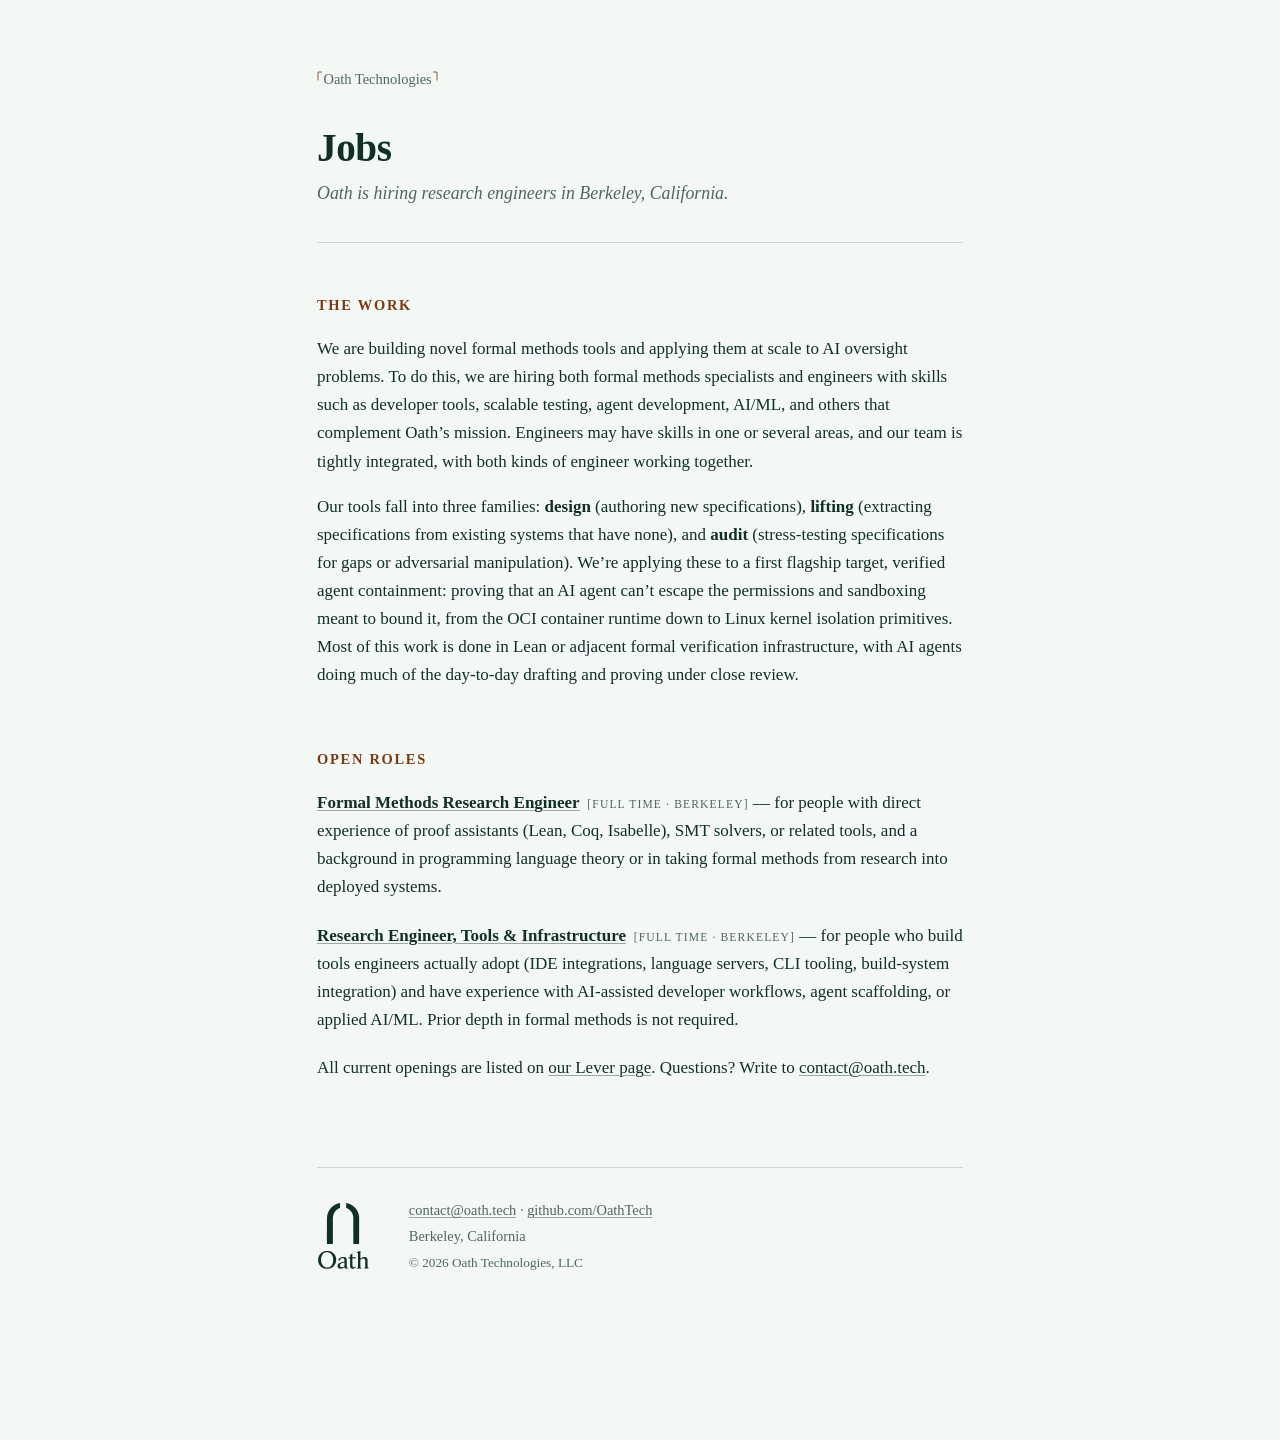
==== jobs/index.html @ 78afbb95 "Add jobs page and Hiring section Co-Authored-By: Claude Fable 5.1 <noreply@anthropic.com> Claude-Ses" ====
<!doctype html>
<html lang="en">
<head>
<meta charset="utf-8">
<meta name="viewport" content="width=device-width, initial-scale=1">
<meta name="color-scheme" content="light">
<meta name="theme-color" content="#f4f8f5">
<title>Jobs — Oath Technologies</title>
<meta name="description" content="Oath Technologies is hiring research engineers in Berkeley, California.">
<meta property="og:title" content="Jobs at Oath Technologies">
<meta property="og:description" content="Oath Technologies is hiring research engineers in Berkeley, California.">
<meta property="og:url" content="https://oath.tech/jobs/">
<meta property="og:type" content="website">
<meta property="og:image" content="https://oath.tech/og.png">
<meta property="og:image:width" content="1200">
<meta property="og:image:height" content="630">
<meta name="twitter:card" content="summary_large_image">
<meta property="og:site_name" content="Oath Technologies">
<meta property="og:image:alt" content="Oath Technologies">
<meta name="twitter:title" content="Jobs at Oath Technologies">
<meta name="twitter:description" content="Oath Technologies is hiring research engineers in Berkeley, California.">
<meta name="twitter:image" content="https://oath.tech/og.png">
<link rel="icon" type="image/svg+xml" href="../favicon.svg">
<style>
  :root {
    --ink: #102f28;
    --muted: #4f6660;
    --rule: #c9d6d0;
    --accent: #7a3a14;
    --bg: #f4f8f5;
  }

  html { font-size: 17px; }

  body {
    font-family: "Iowan Old Style", "Palatino Linotype", Palatino, "Sitka Text",
                 Charter, "Bitstream Charter", Cambria, Georgia, serif;
    color: var(--ink);
    background: var(--bg);
    line-height: 1.65;
    max-width: 38rem;
    margin: 4rem auto;
    padding: 0 1.5rem 6rem;
    text-rendering: optimizeLegibility;
    -webkit-font-smoothing: antialiased;
  }

  .home {
    font-size: 0.85rem;
    color: var(--muted);
    margin: 0 0 2rem;
  }

  .home a { color: var(--muted); text-decoration: none; }
  .home a:hover { color: var(--accent); }

  .home .corner {
    height: 0.7em;
    width: auto;
    color: var(--accent);
    vertical-align: baseline;
    position: relative;
    top: -0.18em;
  }

  .home .corner:first-child { margin-right: 0.1em; }
  .home .corner:last-child { margin-left: 0.1em; }

  header {
    margin-bottom: 3rem;
    padding-bottom: 2rem;
    border-bottom: 1px solid var(--rule);
  }

  h1 {
    font-size: 2.3rem;
    text-wrap: balance;
    font-weight: 600;
    letter-spacing: -0.01em;
    margin: 0 0 0.6rem;
    line-height: 1.1;
  }

  .subtitle {
    font-style: italic;
    color: var(--muted);
    font-size: 1.05rem;
    margin: 0;
    text-wrap: balance;
  }

  h2 {
    font-size: 0.85rem;
    font-weight: 600;
    text-transform: uppercase;
    letter-spacing: 0.12em;
    color: var(--accent);
    margin: 3.5rem 0 1rem;
  }

  section:first-of-type h2 { margin-top: 0; }

  p { margin: 0 0 1rem; }

  a {
    color: inherit;
    text-decoration: underline;
    text-decoration-color: color-mix(in srgb, var(--muted) 55%, var(--bg));
    text-decoration-thickness: 1px;
    text-underline-offset: 2px;
  }

  a:hover {
    color: var(--accent);
    text-decoration-color: var(--accent);
  }


  ul.roles {
    list-style: none;
    margin: 0;
    padding: 0;
  }

  ul.roles li { margin: 0 0 1.2rem; }

  ul.roles a { font-weight: 600; }

  ul.roles .kind {
    font-size: 0.68rem;
    text-transform: uppercase;
    letter-spacing: 0.1em;
    color: var(--muted);
    margin-left: 0.2rem;
  }

  footer {
    margin-top: 5rem;
    padding-top: 2rem;
    border-top: 1px solid var(--rule);
    font-size: 0.85rem;
    color: var(--muted);
    display: grid;
    grid-template-columns: 5.4rem 1fr;
    align-items: start;
    line-height: 1.5;
  }

  footer .logo {
    height: 4rem;
    width: auto;
  }

  footer .sig {
    height: 4rem;
    display: flex;
    flex-direction: column;
    justify-content: space-between;
    line-height: 1.2;
  }

  footer p { margin: 0; }

  footer .imprint { font-size: 0.78rem; }

  @media (max-width: 600px) {
    html { font-size: 16px; }
    body { margin: 2rem auto; padding: 0 1.2rem 4rem; }
    h1 { font-size: 1.8rem; }
    h2 { margin-top: 2.5rem; }
  }
</style>
</head>
<body>

<p class="home"><a href="../"><svg class="corner" viewBox="0 0 10 20" aria-hidden="true"><path d="M2 18V2h8" fill="none" stroke="currentColor" stroke-width="1.6" stroke-linecap="round" stroke-linejoin="round"/></svg>Oath Technologies<svg class="corner" viewBox="0 0 10 20" aria-hidden="true"><path d="M8 18V2H0" fill="none" stroke="currentColor" stroke-width="1.6" stroke-linecap="round" stroke-linejoin="round"/></svg></a></p>

<header>
  <h1>Jobs</h1>
  <p class="subtitle">Oath is hiring research engineers in Berkeley, California.</p>
</header>

<section>
  <h2>The work</h2>
  <p>We are building novel formal methods tools and applying them at scale to AI oversight problems. To do this, we are hiring both formal methods specialists and engineers with skills such as developer tools, scalable testing, agent development, AI/ML, and others that complement Oath&rsquo;s mission. Engineers may have skills in one or several areas, and our team is tightly integrated, with both kinds of engineer working together.</p>
  <p>Our tools fall into three families: <strong>design</strong> (authoring new specifications), <strong>lifting</strong> (extracting specifications from existing systems that have none), and <strong>audit</strong> (stress-testing specifications for gaps or adversarial manipulation). We&rsquo;re applying these to a first flagship target, verified agent containment: proving that an AI agent can&rsquo;t escape the permissions and sandboxing meant to bound it, from the OCI container runtime down to Linux kernel isolation primitives. Most of this work is done in Lean or adjacent formal verification infrastructure, with AI agents doing much of the day-to-day drafting and proving under close review.</p>
</section>

<section>
  <h2>Open roles</h2>
  <ul class="roles">
    <li id="formal-methods"><a href="https://jobs.lever.co/convergentresearch/87a70993-3dbd-480a-9fe2-221628639f07">Formal Methods Research Engineer</a> <span class="kind">[Full time &middot; Berkeley]</span> &mdash; for people with direct experience of proof assistants (Lean, Coq, Isabelle), SMT solvers, or related tools, and a background in programming language theory or in taking formal methods from research into deployed systems.</li>
    <li id="tools-infrastructure"><a href="https://jobs.lever.co/convergentresearch/a2e56f3e-09b0-402e-9566-6c7b235759d0">Research Engineer, Tools &amp; Infrastructure</a> <span class="kind">[Full time &middot; Berkeley]</span> &mdash; for people who build tools engineers actually adopt (IDE integrations, language servers, CLI tooling, build-system integration) and have experience with AI-assisted developer workflows, agent scaffolding, or applied AI/ML. Prior depth in formal methods is not required.</li>
  </ul>
  <p>All current openings are listed on <a href="https://jobs.lever.co/convergentresearch?department=Oath%20Technologies&amp;team=Oath%20Technologies">our Lever page</a>. Questions? Write to <a href="mailto:contact@oath.tech">contact@oath.tech</a>.</p>
</section>

<footer>
  <img class="logo" src="../oath-logo.svg" alt="Oath">
  <div class="sig">
  <p><a href="mailto:contact@oath.tech">contact@oath.tech</a> &middot; <a href="https://github.com/OathTech">github.com/OathTech</a></p>
  <p>Berkeley, California</p>
  <p class="imprint">&copy; 2026 Oath Technologies, LLC</p>
  </div>
</footer>

</body>
</html>
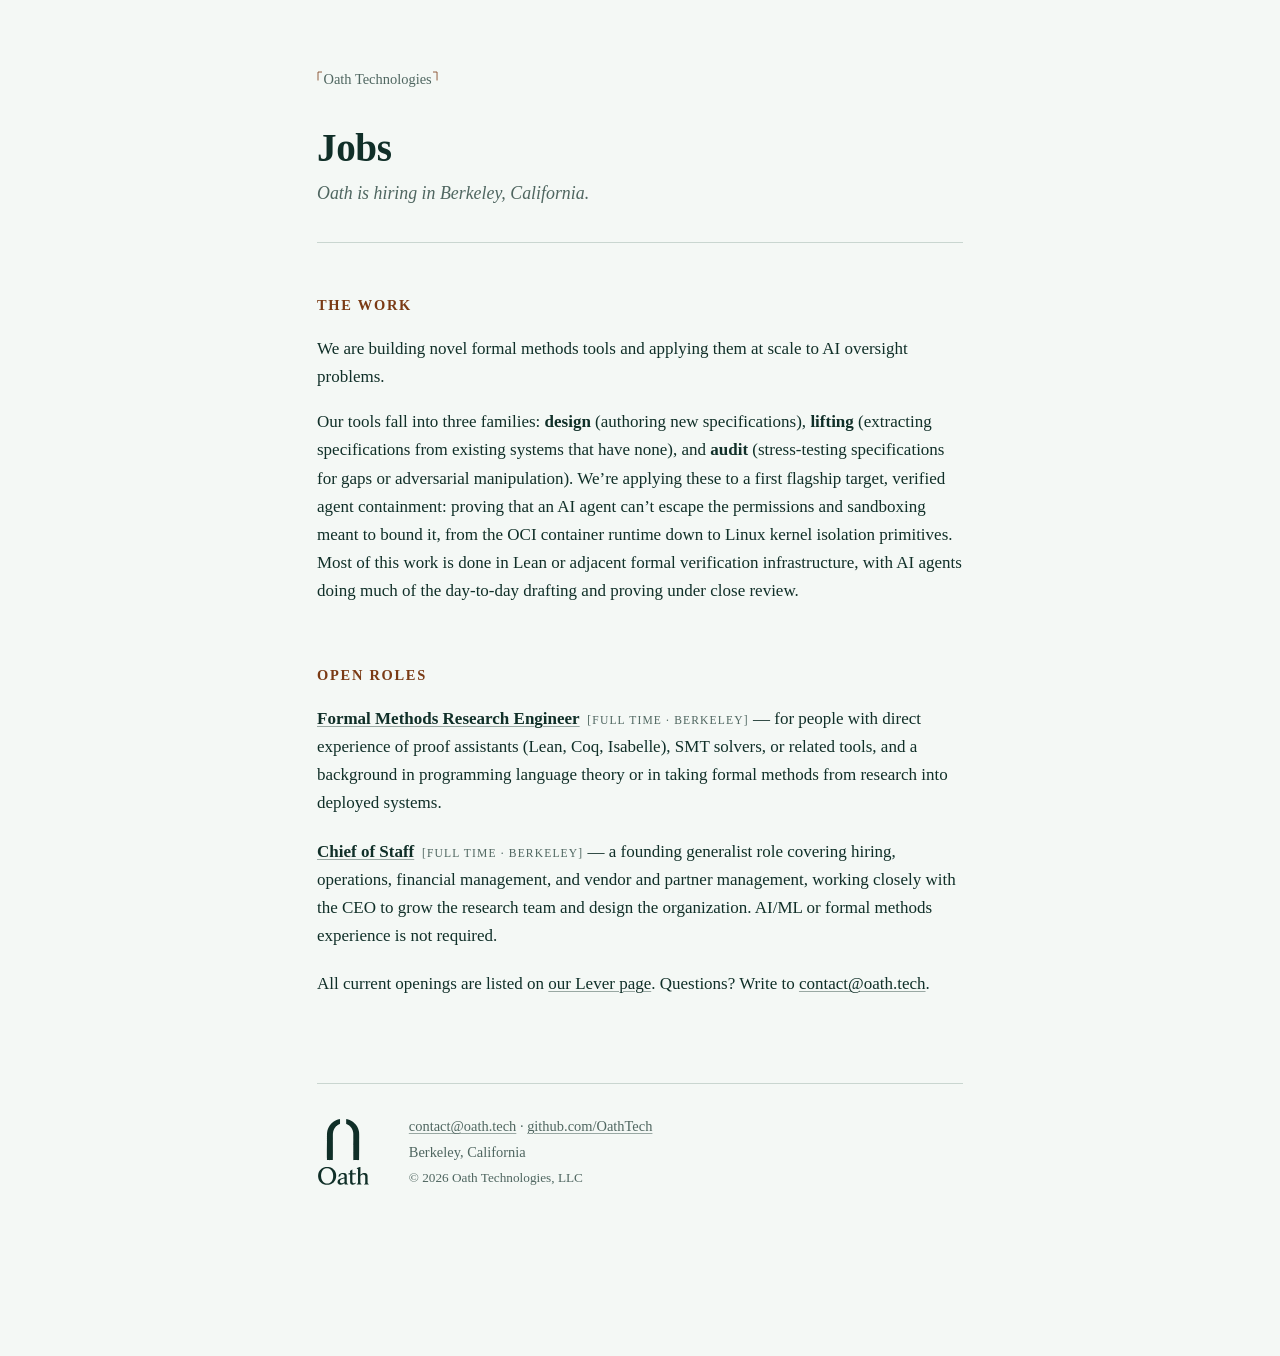
==== commit c86fe5a2: "Update open roles and add lean-ux-proto to Work Remove the Tools & Infrastructure role and add Chief" ====
--- a/jobs/index.html
+++ b/jobs/index.html
@@ -6,9 +6,9 @@
 <meta name="color-scheme" content="light">
 <meta name="theme-color" content="#f4f8f5">
 <title>Jobs — Oath Technologies</title>
-<meta name="description" content="Oath Technologies is hiring research engineers in Berkeley, California.">
+<meta name="description" content="Oath Technologies is hiring in Berkeley, California.">
 <meta property="og:title" content="Jobs at Oath Technologies">
-<meta property="og:description" content="Oath Technologies is hiring research engineers in Berkeley, California.">
+<meta property="og:description" content="Oath Technologies is hiring in Berkeley, California.">
 <meta property="og:url" content="https://oath.tech/jobs/">
 <meta property="og:type" content="website">
 <meta property="og:image" content="https://oath.tech/og.png">
@@ -18,7 +18,7 @@
 <meta property="og:site_name" content="Oath Technologies">
 <meta property="og:image:alt" content="Oath Technologies">
 <meta name="twitter:title" content="Jobs at Oath Technologies">
-<meta name="twitter:description" content="Oath Technologies is hiring research engineers in Berkeley, California.">
+<meta name="twitter:description" content="Oath Technologies is hiring in Berkeley, California.">
 <meta name="twitter:image" content="https://oath.tech/og.png">
 <link rel="icon" type="image/svg+xml" href="../favicon.svg">
 <style>
@@ -177,12 +177,12 @@
 
 <header>
   <h1>Jobs</h1>
-  <p class="subtitle">Oath is hiring research engineers in Berkeley, California.</p>
+  <p class="subtitle">Oath is hiring in Berkeley, California.</p>
 </header>
 
 <section>
   <h2>The work</h2>
-  <p>We are building novel formal methods tools and applying them at scale to AI oversight problems. To do this, we are hiring both formal methods specialists and engineers with skills such as developer tools, scalable testing, agent development, AI/ML, and others that complement Oath&rsquo;s mission. Engineers may have skills in one or several areas, and our team is tightly integrated, with both kinds of engineer working together.</p>
+  <p>We are building novel formal methods tools and applying them at scale to AI oversight problems.</p>
   <p>Our tools fall into three families: <strong>design</strong> (authoring new specifications), <strong>lifting</strong> (extracting specifications from existing systems that have none), and <strong>audit</strong> (stress-testing specifications for gaps or adversarial manipulation). We&rsquo;re applying these to a first flagship target, verified agent containment: proving that an AI agent can&rsquo;t escape the permissions and sandboxing meant to bound it, from the OCI container runtime down to Linux kernel isolation primitives. Most of this work is done in Lean or adjacent formal verification infrastructure, with AI agents doing much of the day-to-day drafting and proving under close review.</p>
 </section>
 
@@ -190,7 +190,7 @@
   <h2>Open roles</h2>
   <ul class="roles">
     <li id="formal-methods"><a href="https://jobs.lever.co/convergentresearch/87a70993-3dbd-480a-9fe2-221628639f07">Formal Methods Research Engineer</a> <span class="kind">[Full time &middot; Berkeley]</span> &mdash; for people with direct experience of proof assistants (Lean, Coq, Isabelle), SMT solvers, or related tools, and a background in programming language theory or in taking formal methods from research into deployed systems.</li>
-    <li id="tools-infrastructure"><a href="https://jobs.lever.co/convergentresearch/a2e56f3e-09b0-402e-9566-6c7b235759d0">Research Engineer, Tools &amp; Infrastructure</a> <span class="kind">[Full time &middot; Berkeley]</span> &mdash; for people who build tools engineers actually adopt (IDE integrations, language servers, CLI tooling, build-system integration) and have experience with AI-assisted developer workflows, agent scaffolding, or applied AI/ML. Prior depth in formal methods is not required.</li>
+    <li id="chief-of-staff"><a href="https://jobs.lever.co/convergentresearch/a0f35169-169e-4152-9e2f-df062293e369">Chief of Staff</a> <span class="kind">[Full time &middot; Berkeley]</span> &mdash; a founding generalist role covering hiring, operations, financial management, and vendor and partner management, working closely with the CEO to grow the research team and design the organization. AI/ML or formal methods experience is not required.</li>
   </ul>
   <p>All current openings are listed on <a href="https://jobs.lever.co/convergentresearch?department=Oath%20Technologies&amp;team=Oath%20Technologies">our Lever page</a>. Questions? Write to <a href="mailto:contact@oath.tech">contact@oath.tech</a>.</p>
 </section>
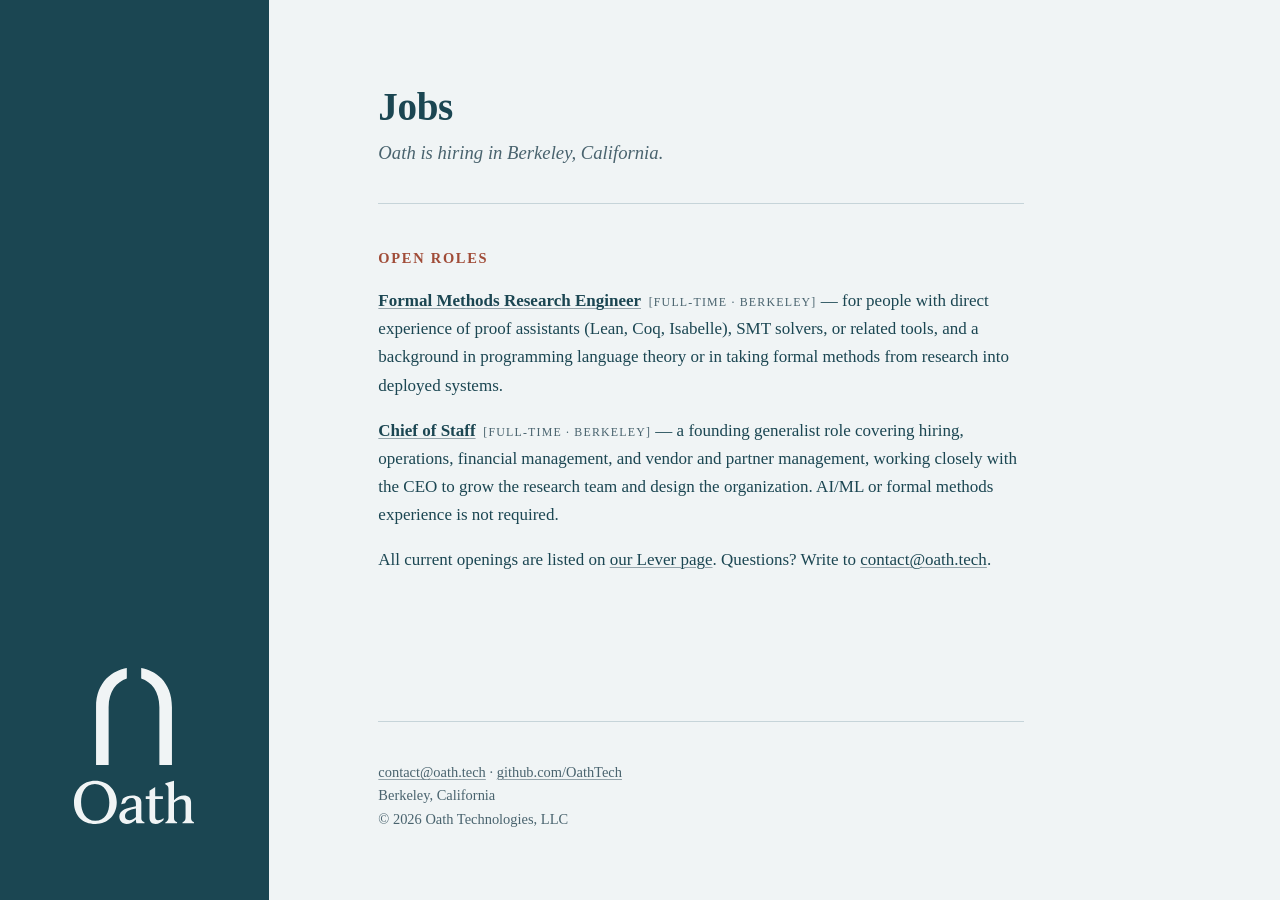
==== commit ed423fbc: "Redesign the site around the Oath brand kit Layout and style - Move all styling into one shared styl" ====
--- a/jobs/index.html
+++ b/jobs/index.html
@@ -4,176 +4,35 @@
 <meta charset="utf-8">
 <meta name="viewport" content="width=device-width, initial-scale=1">
 <meta name="color-scheme" content="light">
-<meta name="theme-color" content="#f4f8f5">
 <title>Jobs — Oath Technologies</title>
 <meta name="description" content="Oath Technologies is hiring in Berkeley, California.">
 <meta property="og:title" content="Jobs at Oath Technologies">
 <meta property="og:description" content="Oath Technologies is hiring in Berkeley, California.">
 <meta property="og:url" content="https://oath.tech/jobs/">
 <meta property="og:type" content="website">
-<meta property="og:image" content="https://oath.tech/og.png">
+<meta property="og:image" content="https://oath.tech/brand/oath-share-1200x630.png">
 <meta property="og:image:width" content="1200">
 <meta property="og:image:height" content="630">
+<meta property="og:image:type" content="image/png">
 <meta name="twitter:card" content="summary_large_image">
 <meta property="og:site_name" content="Oath Technologies">
-<meta property="og:image:alt" content="Oath Technologies">
+<meta property="og:image:alt" content="Oath logo">
 <meta name="twitter:title" content="Jobs at Oath Technologies">
 <meta name="twitter:description" content="Oath Technologies is hiring in Berkeley, California.">
-<meta name="twitter:image" content="https://oath.tech/og.png">
-<link rel="icon" type="image/svg+xml" href="../favicon.svg">
-<style>
-  :root {
-    --ink: #102f28;
-    --muted: #4f6660;
-    --rule: #c9d6d0;
-    --accent: #7a3a14;
-    --bg: #f4f8f5;
-  }
+<meta name="twitter:image" content="https://oath.tech/brand/oath-share-1200x630.png">
+<meta name="twitter:image:alt" content="Oath logo">
+<link rel="icon" href="../brand/favicon.ico" sizes="16x16 32x32 48x48">
+<link rel="icon" href="../brand/favicon.svg" type="image/svg+xml" sizes="any">
+<link rel="apple-touch-icon" href="../brand/apple-touch-icon.png" sizes="180x180">
+<link rel="manifest" href="../brand/site.webmanifest">
+<meta name="theme-color" content="#1B4652">
+<link rel="stylesheet" href="../site.css">
+</head>
+<body class="plain">
 
-  html { font-size: 17px; }
+<p class="mast"><a href="../"><img src="../oath-logo.svg" alt="Oath Technologies home" width="120" height="156"></a></p>
 
-  body {
-    font-family: "Iowan Old Style", "Palatino Linotype", Palatino, "Sitka Text",
-                 Charter, "Bitstream Charter", Cambria, Georgia, serif;
-    color: var(--ink);
-    background: var(--bg);
-    line-height: 1.65;
-    max-width: 38rem;
-    margin: 4rem auto;
-    padding: 0 1.5rem 6rem;
-    text-rendering: optimizeLegibility;
-    -webkit-font-smoothing: antialiased;
-  }
-
-  .home {
-    font-size: 0.85rem;
-    color: var(--muted);
-    margin: 0 0 2rem;
-  }
-
-  .home a { color: var(--muted); text-decoration: none; }
-  .home a:hover { color: var(--accent); }
-
-  .home .corner {
-    height: 0.7em;
-    width: auto;
-    color: var(--accent);
-    vertical-align: baseline;
-    position: relative;
-    top: -0.18em;
-  }
-
-  .home .corner:first-child { margin-right: 0.1em; }
-  .home .corner:last-child { margin-left: 0.1em; }
-
-  header {
-    margin-bottom: 3rem;
-    padding-bottom: 2rem;
-    border-bottom: 1px solid var(--rule);
-  }
-
-  h1 {
-    font-size: 2.3rem;
-    text-wrap: balance;
-    font-weight: 600;
-    letter-spacing: -0.01em;
-    margin: 0 0 0.6rem;
-    line-height: 1.1;
-  }
-
-  .subtitle {
-    font-style: italic;
-    color: var(--muted);
-    font-size: 1.05rem;
-    margin: 0;
-    text-wrap: balance;
-  }
-
-  h2 {
-    font-size: 0.85rem;
-    font-weight: 600;
-    text-transform: uppercase;
-    letter-spacing: 0.12em;
-    color: var(--accent);
-    margin: 3.5rem 0 1rem;
-  }
-
-  section:first-of-type h2 { margin-top: 0; }
-
-  p { margin: 0 0 1rem; }
-
-  a {
-    color: inherit;
-    text-decoration: underline;
-    text-decoration-color: color-mix(in srgb, var(--muted) 55%, var(--bg));
-    text-decoration-thickness: 1px;
-    text-underline-offset: 2px;
-  }
-
-  a:hover {
-    color: var(--accent);
-    text-decoration-color: var(--accent);
-  }
-
-
-  ul.roles {
-    list-style: none;
-    margin: 0;
-    padding: 0;
-  }
-
-  ul.roles li { margin: 0 0 1.2rem; }
-
-  ul.roles a { font-weight: 600; }
-
-  ul.roles .kind {
-    font-size: 0.68rem;
-    text-transform: uppercase;
-    letter-spacing: 0.1em;
-    color: var(--muted);
-    margin-left: 0.2rem;
-  }
-
-  footer {
-    margin-top: 5rem;
-    padding-top: 2rem;
-    border-top: 1px solid var(--rule);
-    font-size: 0.85rem;
-    color: var(--muted);
-    display: grid;
-    grid-template-columns: 5.4rem 1fr;
-    align-items: start;
-    line-height: 1.5;
-  }
-
-  footer .logo {
-    height: 4rem;
-    width: auto;
-  }
-
-  footer .sig {
-    height: 4rem;
-    display: flex;
-    flex-direction: column;
-    justify-content: space-between;
-    line-height: 1.2;
-  }
-
-  footer p { margin: 0; }
-
-  footer .imprint { font-size: 0.78rem; }
-
-  @media (max-width: 600px) {
-    html { font-size: 16px; }
-    body { margin: 2rem auto; padding: 0 1.2rem 4rem; }
-    h1 { font-size: 1.8rem; }
-    h2 { margin-top: 2.5rem; }
-  }
-</style>
-</head>
-<body>
-
-<p class="home"><a href="../"><svg class="corner" viewBox="0 0 10 20" aria-hidden="true"><path d="M2 18V2h8" fill="none" stroke="currentColor" stroke-width="1.6" stroke-linecap="round" stroke-linejoin="round"/></svg>Oath Technologies<svg class="corner" viewBox="0 0 10 20" aria-hidden="true"><path d="M8 18V2H0" fill="none" stroke="currentColor" stroke-width="1.6" stroke-linecap="round" stroke-linejoin="round"/></svg></a></p>
+<main>
 
 <header>
   <h1>Jobs</h1>
@@ -181,26 +40,21 @@
 </header>
 
 <section>
-  <h2>The work</h2>
-  <p>We are building novel formal methods tools and applying them at scale to AI oversight problems.</p>
-  <p>Our tools fall into three families: <strong>design</strong> (authoring new specifications), <strong>lifting</strong> (extracting specifications from existing systems that have none), and <strong>audit</strong> (stress-testing specifications for gaps or adversarial manipulation). We&rsquo;re applying these to a first flagship target, verified agent containment: proving that an AI agent can&rsquo;t escape the permissions and sandboxing meant to bound it, from the OCI container runtime down to Linux kernel isolation primitives. Most of this work is done in Lean or adjacent formal verification infrastructure, with AI agents doing much of the day-to-day drafting and proving under close review.</p>
-</section>
-
-<section>
   <h2>Open roles</h2>
   <ul class="roles">
-    <li id="formal-methods"><a href="https://jobs.lever.co/convergentresearch/87a70993-3dbd-480a-9fe2-221628639f07">Formal Methods Research Engineer</a> <span class="kind">[Full time &middot; Berkeley]</span> &mdash; for people with direct experience of proof assistants (Lean, Coq, Isabelle), SMT solvers, or related tools, and a background in programming language theory or in taking formal methods from research into deployed systems.</li>
-    <li id="chief-of-staff"><a href="https://jobs.lever.co/convergentresearch/a0f35169-169e-4152-9e2f-df062293e369">Chief of Staff</a> <span class="kind">[Full time &middot; Berkeley]</span> &mdash; a founding generalist role covering hiring, operations, financial management, and vendor and partner management, working closely with the CEO to grow the research team and design the organization. AI/ML or formal methods experience is not required.</li>
+    <li id="formal-methods"><a href="https://jobs.lever.co/convergentresearch/87a70993-3dbd-480a-9fe2-221628639f07">Formal Methods Research Engineer</a> <span class="kind">[Full-time &middot; Berkeley]</span> &mdash; for people with direct experience of proof assistants (Lean, Coq, Isabelle), SMT solvers, or related tools, and a background in programming language theory or in taking formal methods from research into deployed systems.</li>
+    <li id="chief-of-staff"><a href="https://jobs.lever.co/convergentresearch/a0f35169-169e-4152-9e2f-df062293e369">Chief of Staff</a> <span class="kind">[Full-time &middot; Berkeley]</span> &mdash; a founding generalist role covering hiring, operations, financial management, and vendor and partner management, working closely with the CEO to grow the research team and design the organization. AI/ML or formal methods experience is not required.</li>
   </ul>
   <p>All current openings are listed on <a href="https://jobs.lever.co/convergentresearch?department=Oath%20Technologies&amp;team=Oath%20Technologies">our Lever page</a>. Questions? Write to <a href="mailto:contact@oath.tech">contact@oath.tech</a>.</p>
 </section>
 
+</main>
+
 <footer>
-  <img class="logo" src="../oath-logo.svg" alt="Oath">
   <div class="sig">
   <p><a href="mailto:contact@oath.tech">contact@oath.tech</a> &middot; <a href="https://github.com/OathTech">github.com/OathTech</a></p>
   <p>Berkeley, California</p>
-  <p class="imprint">&copy; 2026 Oath Technologies, LLC</p>
+  <p>&copy; 2026 Oath Technologies, LLC</p>
   </div>
 </footer>
 
--- a/site.css
+++ b/site.css
@@ -0,0 +1,366 @@
+/* Oath Technologies — site stylesheet.
+ *
+ * One file for every page. Each page declares its type on <body>:
+ *   home      the front page
+ *   article   posts and proposals (long-form text)
+ *   talk      a slide deck with notes and links
+ *   plain     everything else (Jobs, 404)
+ *
+ * Page skeleton, the same everywhere:
+ *   <body class="TYPE">
+ *     <p class="mast"><a href="/"><img src="/oath-logo.svg" ...></a></p>   (h1, no link, on home)
+ *     <main> <header>…</header> … </main>
+ *     <footer>…</footer>
+ *
+ * Layouts: phone (up to 600px), tablet (601px up to 60rem), desktop (60rem and up).
+ * On desktop the petrol plate is fixed on the left with the logo at its foot;
+ * below that it is a petrol block across the top of the page.
+ */
+
+/* ---------- Tokens ---------- */
+
+:root {
+  /* Brand palette (oath-branding/guide/palette.json) */
+  --petrol: #1B4652;
+  --mineral: #F0F4F5;
+  --slate: #49636E;
+  --copper: #A04C38;
+
+  /* Roles */
+  --ink: var(--petrol);
+  --bg: var(--mineral);
+  --muted: var(--slate);
+  --accent: var(--copper);
+  --rule: #C6D4D9;
+  --tint: rgba(0, 0, 0, 0.04);      /* code and pre background */
+
+  /* Measures */
+  --measure: 38rem;                 /* the text column */
+  --dates: 5.4rem;                  /* hanging date column in lists */
+
+  /* Type scale */
+  --small: 0.85rem;
+  --tag: 0.7rem;
+  --lead: 1.3rem;
+
+  --serif: "Iowan Old Style", "Palatino Linotype", Palatino, "Sitka Text",
+           Charter, "Bitstream Charter", Cambria, Georgia, serif;
+  --mono: "SF Mono", "JetBrains Mono", Menlo, Consolas, monospace;
+
+  /* Page gutter and logo size, per layout */
+  --gutter: 1.5rem;
+  --logo: 120px;
+}
+
+/* ---------- Base ---------- */
+
+html {
+  font-size: 17px;
+  overflow-x: hidden;               /* fallback for browsers without clip */
+  overflow-x: clip;
+}
+
+body {
+  font-family: var(--serif);
+  color: var(--ink);
+  background: var(--bg);
+  line-height: 1.65;
+  max-width: var(--measure);
+  margin: 0 auto 4rem;
+  padding: 0 var(--gutter) 6rem;
+  text-rendering: optimizeLegibility;
+  -webkit-font-smoothing: antialiased;
+}
+
+p { margin: 0 0 1rem; }
+p, li { text-wrap: pretty; }
+
+a {
+  color: inherit;
+  text-decoration: underline;
+  text-decoration-color: color-mix(in srgb, var(--muted) 55%, var(--bg));
+  text-decoration-thickness: 1px;
+  text-underline-offset: 2px;
+}
+a:hover { color: var(--accent); text-decoration-color: var(--accent); }
+a:focus-visible { outline: 2px solid var(--accent); outline-offset: 2px; border-radius: 1px; }
+
+/* Browsers blend an opaque selection colour with the page, which shifts its
+   tone; a just-below-opaque colour is drawn as given. Same colour as --petrol. */
+::selection { background: rgb(27 70 82 / 0.99); color: var(--mineral); }
+
+/* ---------- Plate and logo ---------- */
+
+/* Tablet and phone: a petrol block across the full window width, with the
+   logo on the text column's left edge. Desktop overrides this below. */
+.mast {
+  margin: 0 calc(50% - 50vw) 2.5rem;
+  padding: 2.5rem calc(50vw - 50%);
+  background: var(--petrol);
+  line-height: 0;
+  font-size: 1rem;
+  position: relative;               /* anchors ::before and ::after */
+}
+/* The petrol carries on past the edge of the page, so pulling the page down
+   (trackpad or touch overscroll) never shows a flat edge above the plate. */
+.mast::before {
+  content: "";
+  position: absolute;
+  left: 0;
+  right: 0;
+  bottom: 100%;
+  height: 100vh;
+  background: inherit;
+}
+.mast a { display: inline-block; }
+.mast a:focus-visible { outline-color: var(--mineral); outline-offset: 6px; }
+.mast img { display: block; width: var(--logo); height: auto; }
+
+/* ---------- Page header ---------- */
+
+header { margin-bottom: 2.5rem; }
+.home header { margin-bottom: 3.5rem; }
+
+h1 {
+  font-size: 2.3rem;
+  font-weight: 600;
+  letter-spacing: -0.01em;
+  line-height: 1.1;
+  margin: 0 0 0.6rem;
+  text-wrap: balance;
+}
+
+/* The front page's opening line. */
+.lead { font-size: var(--lead); line-height: 1.4; margin: 0; text-wrap: balance; }
+
+.subtitle {
+  font-style: italic;
+  color: var(--muted);
+  font-size: 1.1rem;
+  margin: 0;
+  text-wrap: balance;
+}
+.article .subtitle, .talk .subtitle { margin-bottom: 1.8rem; }
+
+.byline { color: var(--muted); margin: 0; }
+.article .byline { margin-bottom: 1.5rem; }
+
+/* ---------- Headings ---------- */
+
+h2 {
+  font-size: var(--small);
+  font-weight: 600;
+  text-transform: uppercase;
+  letter-spacing: 0.12em;
+  color: var(--accent);
+  margin: 3.5rem 0 1rem;
+}
+.home section:first-of-type h2,
+.plain section:first-of-type h2 { margin-top: 0; }
+
+/* Talk pages use a plain heading for their one list of links. */
+.talk h2 {
+  font-size: 1.1rem;
+  text-transform: none;
+  letter-spacing: normal;
+  color: inherit;
+  margin: 2.5rem 0 0.6rem;
+}
+
+h3 { font-size: 1rem; font-weight: 600; margin: 1.8rem 0 0.4rem; }
+
+/* ---------- Lists ---------- */
+
+ul, ol { margin: 0.5rem 0 1rem; padding-left: 1.4rem; }
+li { margin-bottom: 0.5rem; }
+
+/* Entry lists: the work on the front page (dated) and the roles on Jobs. */
+ul.work, ul.roles { list-style: none; margin: 0; padding: 0; }
+ul.work li, ul.roles li { margin: 0 0 1rem; }
+ul.work a, ul.roles a { font-weight: 600; }
+ul.work a.amb { font-weight: 400; }
+
+ul.work li { padding-left: var(--dates); position: relative; }
+ul.work time {
+  position: absolute;
+  left: 0;
+  top: 1px;
+  font-size: var(--small);
+  line-height: 1.65rem;
+  color: var(--muted);
+  font-variant-numeric: tabular-nums;
+  white-space: nowrap;
+}
+
+/* Bracketed tags after a title: [TALK], [FULL TIME · BERKELEY]. */
+.kind {
+  font-size: var(--tag);
+  text-transform: uppercase;
+  letter-spacing: 0.1em;
+  color: var(--muted);
+  margin-left: 0.2rem;
+  white-space: nowrap;
+}
+
+ul.links { margin: 0; padding-left: 1.2rem; }
+ul.links li { margin-bottom: 0.3rem; }
+
+/* ---------- Article furniture ---------- */
+
+code {
+  font-family: var(--mono);
+  font-size: 0.85em;
+  background: var(--tint);
+  padding: 0.1em 0.35em;
+  border-radius: 2px;
+}
+
+pre {
+  background: var(--tint);
+  padding: 0.8rem 1rem;
+  margin: 0 0 1rem;
+  border-radius: 2px;
+  overflow-x: auto;                 /* long lines scroll; blocks stay as wide as the text */
+  line-height: 1.45;
+}
+pre code { background: none; padding: 0; font-size: 0.8rem; }
+
+table {
+  border-collapse: collapse;
+  width: 100%;
+  margin: 0.5rem 0 1.5rem;
+  font-size: 0.93rem;
+  font-variant-numeric: tabular-nums;
+}
+th, td {
+  text-align: left;
+  vertical-align: top;
+  padding: 0.35rem 0.75rem 0.35rem 0;
+  border-bottom: 1px solid var(--rule);
+}
+th { font-weight: 600; border-bottom-color: var(--muted); }
+td:last-child { white-space: nowrap; }
+
+.milestone { margin: 1.4rem 0 1.6rem; padding-left: 1rem; border-left: 2px solid var(--rule); }
+.milestone .date {
+  font-size: var(--small);
+  color: var(--muted);
+  text-transform: uppercase;
+  letter-spacing: 0.1em;
+  margin: 0;
+}
+.milestone h3 { margin-top: 0.2rem; margin-bottom: 0.5rem; }
+.milestone .deliverables { font-size: 0.93rem; color: var(--muted); }
+.milestone .deliverables strong { color: var(--ink); font-weight: 600; }
+
+/* Embedded slide deck (PDF). */
+.deck { width: 100%; aspect-ratio: 16 / 9; background: #fff; margin: 0 0 1rem; }
+
+/* ---------- Footer ---------- */
+
+footer {
+  margin-top: 3.5rem;
+  padding-top: 2.5rem;
+  border-top: 1px solid var(--rule);
+  font-size: var(--small);
+  color: var(--muted);
+}
+footer .sig { display: flex; flex-direction: column; gap: 0.35rem; line-height: 1.2; }
+footer p { margin: 0; }
+
+/* ---------- Phone ---------- */
+
+@media (max-width: 600px) {
+  :root { --gutter: 1.2rem; --logo: 88px; --lead: 1.25rem; }
+
+  html { font-size: 16px; }
+  body { margin-bottom: 2rem; padding-bottom: 4rem; }
+
+  .mast { margin-bottom: 1.75rem; padding-top: 1.25rem; padding-bottom: 1.35rem; }
+
+  h1 { font-size: 1.8rem; }
+  h2 { margin-top: 2.5rem; }
+
+  ul.work li { padding-left: 0; }
+  ul.work time { position: static; display: block; margin-bottom: 0.1rem; }
+
+  .deck { display: none; }
+}
+
+/* ---------- Desktop ---------- */
+
+@media (min-width: 60rem) {
+  :root {
+    /* The plate narrows a little on small laptops. */
+    --plate: clamp(13.5rem, 21vw, 16rem);
+    /* Space between plate and text: grows with the window, so the column
+       drifts toward the middle instead of hugging the plate. */
+    --gap: clamp(4rem, calc((100vw - var(--plate) - var(--measure)) * 0.3), 13rem);
+    --top: 5rem;
+    /* Distance from the window's bottom edge to the baseline of the logo's
+       lettering and, at the end of the page, the last footer line. */
+    --foot: 4.23rem;
+  }
+
+  /* The page is at least one window tall, so on short pages the footer sits
+     at the bottom, level with the logo, as it does at the end of long pages. */
+  body {
+    box-sizing: content-box;
+    display: flex;
+    flex-direction: column;
+    min-height: calc(100vh - var(--top) - var(--foot));
+    margin: 0 0 0 var(--plate);
+    padding: var(--top) 3rem var(--foot) var(--gap);
+  }
+  main { flex: 1 0 auto; }
+
+  .mast {
+    position: fixed;
+    left: 0;
+    top: 0;
+    bottom: 0;
+    box-sizing: border-box;
+    width: var(--plate);
+    margin: 0;
+    padding: 0 0 min(4.5rem, 12vh);
+    display: flex;
+    align-items: flex-end;
+    justify-content: center;
+  }
+  /* On desktop the plate also carries on below the window. */
+  .mast::after {
+    content: "";
+    position: absolute;
+    left: 0;
+    right: 0;
+    top: 100%;
+    height: 100vh;
+    background: inherit;
+  }
+
+  /* Every page but the front page has a rule under its title block. */
+  body:not(.home) header { padding-bottom: 2rem; border-bottom: 1px solid var(--rule); }
+
+  footer { margin-top: 2.5rem; }
+}
+
+/* ---------- Print ---------- */
+
+/* On paper the plate becomes a letterhead: the logo, in black, at the top of
+   the first page. (The logo file is light-coloured, for the petrol plate, so
+   it is darkened here; browsers do not print backgrounds by default.) */
+@media print {
+  html { background: #fff; }
+  body { display: block; min-height: 0; margin: 0; padding: 0; max-width: none; background: none; }
+  .mast {
+    position: static;
+    display: block;
+    width: auto;
+    margin: 0 0 2rem;
+    padding: 0;
+    background: none;
+  }
+  .mast::before, .mast::after { display: none; }
+  .mast img { width: 90px; filter: brightness(0); }
+  h1, h2, h3 { break-after: avoid; }  /* no heading stranded at the foot of a page */
+}
